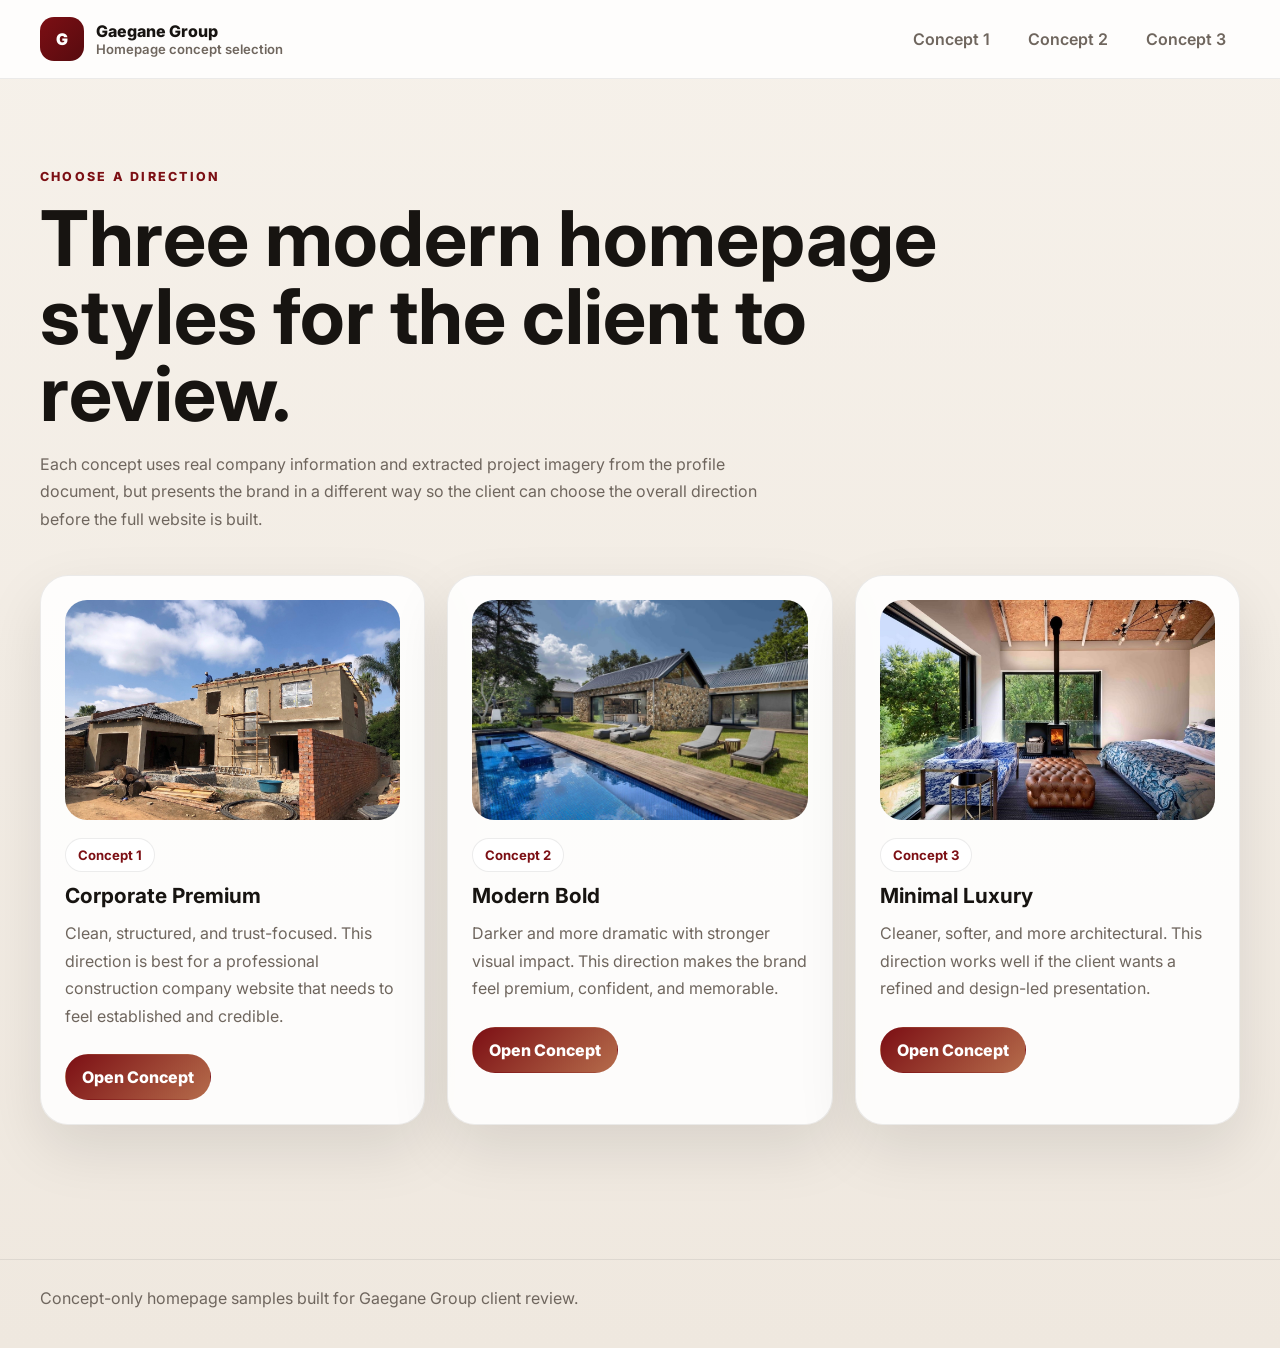
==== gaegane-hero-samples-final/index.html @ 15a06258 "Gaegane group concept files" ====
<!doctype html>
<html lang="en">
<head>
<meta charset="UTF-8"><meta name="viewport" content="width=device-width, initial-scale=1.0">
<title>Gaegane Group — Homepage Concepts</title>
<link rel="preconnect" href="https://fonts.googleapis.com">
<link rel="preconnect" href="https://fonts.gstatic.com" crossorigin>
<link href="https://fonts.googleapis.com/css2?family=Inter:wght@400;500;600;700;800;900&display=swap" rel="stylesheet">
<link rel="stylesheet" href="shared.css">
<style>
body{background:linear-gradient(180deg,#f6f1ea,#efe8df)}
.hero{padding:86px 0 46px}
.selector-head{max-width:920px}
.selector-head p{max-width:760px}
</style>
</head>
<body>
<header class="site-header">
  <div class="container nav">
    <a class="brand" href="index.html">
      <span class="brand-mark">G</span>
      <span>Gaegane Group<br><small>Homepage concept selection</small></span>
    </a>
    <nav class="nav-links">
      <a href="concept-1-corporate.html">Concept 1</a>
      <a href="concept-2-bold.html">Concept 2</a>
      <a href="concept-3-minimal.html">Concept 3</a>
    </nav>
  </div>
</header>

<main class="hero">
  <section class="container">
    <div class="selector-head">
      <span class="eyebrow">Choose a direction</span>
      <h1>Three modern homepage styles for the client to review.</h1>
      <p>Each concept uses real company information and extracted project imagery from the profile document, but presents the brand in a different way so the client can choose the overall direction before the full website is built.</p>
    </div>
  </section>

  <section class="container section" style="padding-top:28px">
    <div class="selector-grid">
      <article class="card selector-card">
        <div class="selector-thumb"><img src="images/diedericks-near.jpg" alt=""></div>
        <span class="tag">Concept 1</span>
        <h3>Corporate Premium</h3>
        <p>Clean, structured, and trust-focused. This direction is best for a professional construction company website that needs to feel established and credible.</p>
        <a class="btn btn-primary" href="concept-1-corporate.html">Open Concept</a>
      </article>

      <article class="card selector-card">
        <div class="selector-thumb"><img src="images/river-outdoor.jpg" alt=""></div>
        <span class="tag">Concept 2</span>
        <h3>Modern Bold</h3>
        <p>Darker and more dramatic with stronger visual impact. This direction makes the brand feel premium, confident, and memorable.</p>
        <a class="btn btn-primary" href="concept-2-bold.html">Open Concept</a>
      </article>

      <article class="card selector-card">
        <div class="selector-thumb"><img src="images/river-bedroom.jpg" alt=""></div>
        <span class="tag">Concept 3</span>
        <h3>Minimal Luxury</h3>
        <p>Cleaner, softer, and more architectural. This direction works well if the client wants a refined and design-led presentation.</p>
        <a class="btn btn-primary" href="concept-3-minimal.html">Open Concept</a>
      </article>
    </div>
  </section>
</main>

<footer class="footer">
  <div class="container">Concept-only homepage samples built for Gaegane Group client review.</div>
</footer>
</body>
</html>
---- gaegane-hero-samples-final/shared.css ----
:root{
  --bg:#f6f1ea;
  --surface:#ffffff;
  --text:#171411;
  --muted:#6f665e;
  --line:rgba(23,20,17,.08);
  --brand:#7c0f14;
  --brand-2:#b56c4b;
  --dark:#121111;
  --shadow:0 24px 60px rgba(0,0,0,.10);
  --radius:28px;
}
*{box-sizing:border-box}
html{scroll-behavior:smooth}
body{margin:0;font-family:Inter,system-ui,sans-serif;background:var(--bg);color:var(--text)}
a{text-decoration:none;color:inherit}
img{display:block;max-width:100%}
.container{width:min(1200px,calc(100% - 32px));margin:0 auto}
.site-header{position:sticky;top:0;z-index:30;background:rgba(255,255,255,.84);backdrop-filter:blur(14px);border-bottom:1px solid var(--line)}
.nav{min-height:78px;display:flex;align-items:center;justify-content:space-between;gap:20px}
.brand{display:flex;align-items:center;gap:12px;font-weight:800}
.brand-mark{width:44px;height:44px;border-radius:14px;display:grid;place-items:center;background:linear-gradient(135deg,var(--brand),#570b0f);color:#fff;font-weight:900}
.brand small{display:block;color:var(--muted);font-size:.82rem;font-weight:600}
.nav-links{display:flex;gap:10px;flex-wrap:wrap}
.nav-links a{padding:10px 14px;border-radius:999px;color:var(--muted);font-weight:600}
.nav-links a:hover,.nav-links a.active{background:#fff;color:var(--text);box-shadow:0 8px 24px rgba(0,0,0,.06)}
.section{padding:88px 0}
.eyebrow{display:inline-block;margin-bottom:16px;font-size:.78rem;letter-spacing:.18em;text-transform:uppercase;font-weight:800;color:var(--brand)}
h1{font-size:clamp(2.8rem,6vw,5.4rem);line-height:1.01;margin:0 0 18px}
h2{font-size:clamp(1.7rem,3.5vw,2.8rem);line-height:1.05;margin:0 0 14px}
h3{font-size:1.3rem;line-height:1.15;margin:0 0 12px}
p{margin:0 0 14px;color:var(--muted);line-height:1.72}
ul{margin:0;padding-left:18px}
li{margin:8px 0;color:var(--muted)}
.btn-row{display:flex;gap:14px;flex-wrap:wrap;align-items:center}
.btn{display:inline-flex;align-items:center;justify-content:center;gap:10px;min-height:52px;padding:0 20px;border-radius:999px;font-weight:800;border:1px solid transparent}
.btn-primary{background:linear-gradient(135deg,var(--brand),var(--brand-2));color:#fff}
.btn-secondary{background:#fff;border-color:var(--line)}
.card{background:rgba(255,255,255,.86);border:1px solid var(--line);border-radius:var(--radius);box-shadow:var(--shadow)}
.footer{padding:28px 0 40px;border-top:1px solid var(--line);color:var(--muted)}
.selector-grid{display:grid;grid-template-columns:repeat(3,1fr);gap:22px}
.selector-card{padding:24px}
.selector-thumb{height:220px;border-radius:22px;margin-bottom:18px;overflow:hidden;position:relative}
.selector-thumb img{width:100%;height:100%;object-fit:cover}
.selector-card .tag{display:inline-flex;padding:8px 12px;border-radius:999px;background:#fff;border:1px solid var(--line);font-size:.82rem;font-weight:700;color:var(--brand);margin-bottom:12px}
.selector-card .btn{margin-top:10px;min-height:46px;padding:0 16px}
.stat-row,.pill-row{display:flex;gap:14px;flex-wrap:wrap}
.stat-pill,.pill{display:inline-flex;align-items:center;gap:8px;padding:10px 14px;border:1px solid var(--line);background:rgba(255,255,255,.74);border-radius:999px;color:var(--muted);font-weight:700}
@media (max-width:980px){.selector-grid{grid-template-columns:1fr}}
@media (max-width:760px){.nav{flex-direction:column;align-items:flex-start;padding:14px 0}}
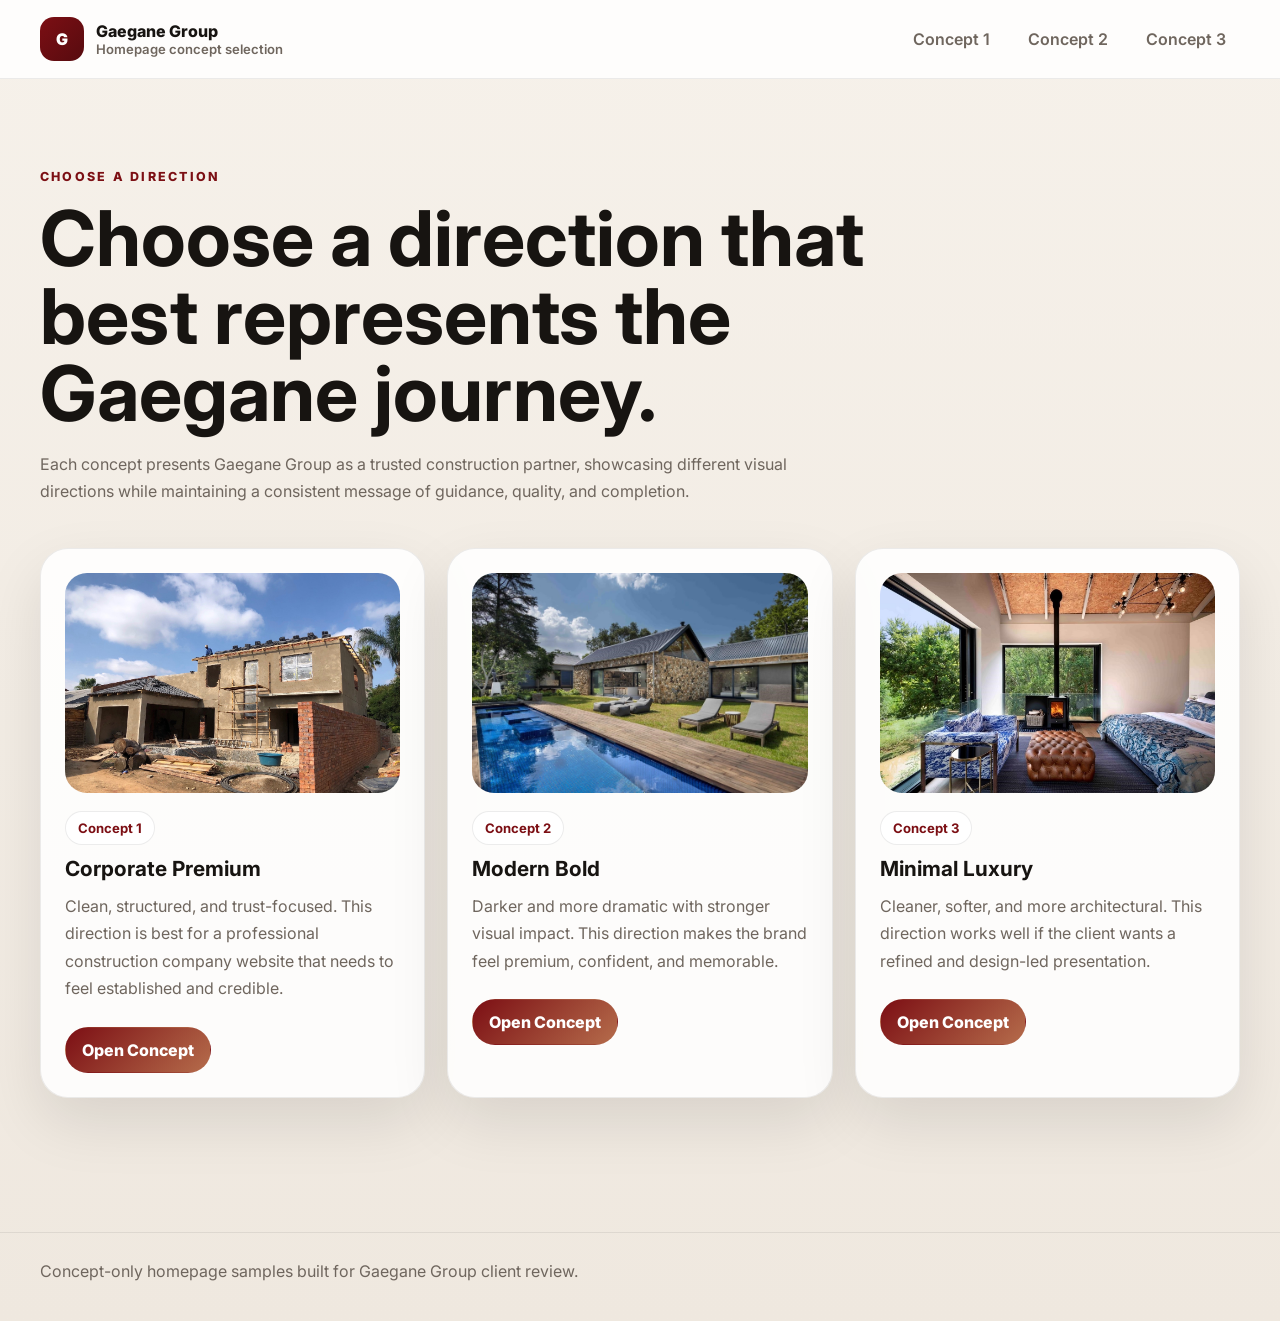
==== commit 5a8ad5b5: "Update headings and descriptions for clarity" ====
--- a/gaegane-hero-samples-final/index.html
+++ b/gaegane-hero-samples-final/index.html
@@ -33,8 +33,8 @@
   <section class="container">
     <div class="selector-head">
       <span class="eyebrow">Choose a direction</span>
-      <h1>Three modern homepage styles for the client to review.</h1>
-      <p>Each concept uses real company information and extracted project imagery from the profile document, but presents the brand in a different way so the client can choose the overall direction before the full website is built.</p>
+      <h1>Choose a direction that best represents the Gaegane journey.</h1>
+      <p>Each concept presents Gaegane Group as a trusted construction partner, showcasing different visual directions while maintaining a consistent message of guidance, quality, and completion.</p>
     </div>
   </section>
 
